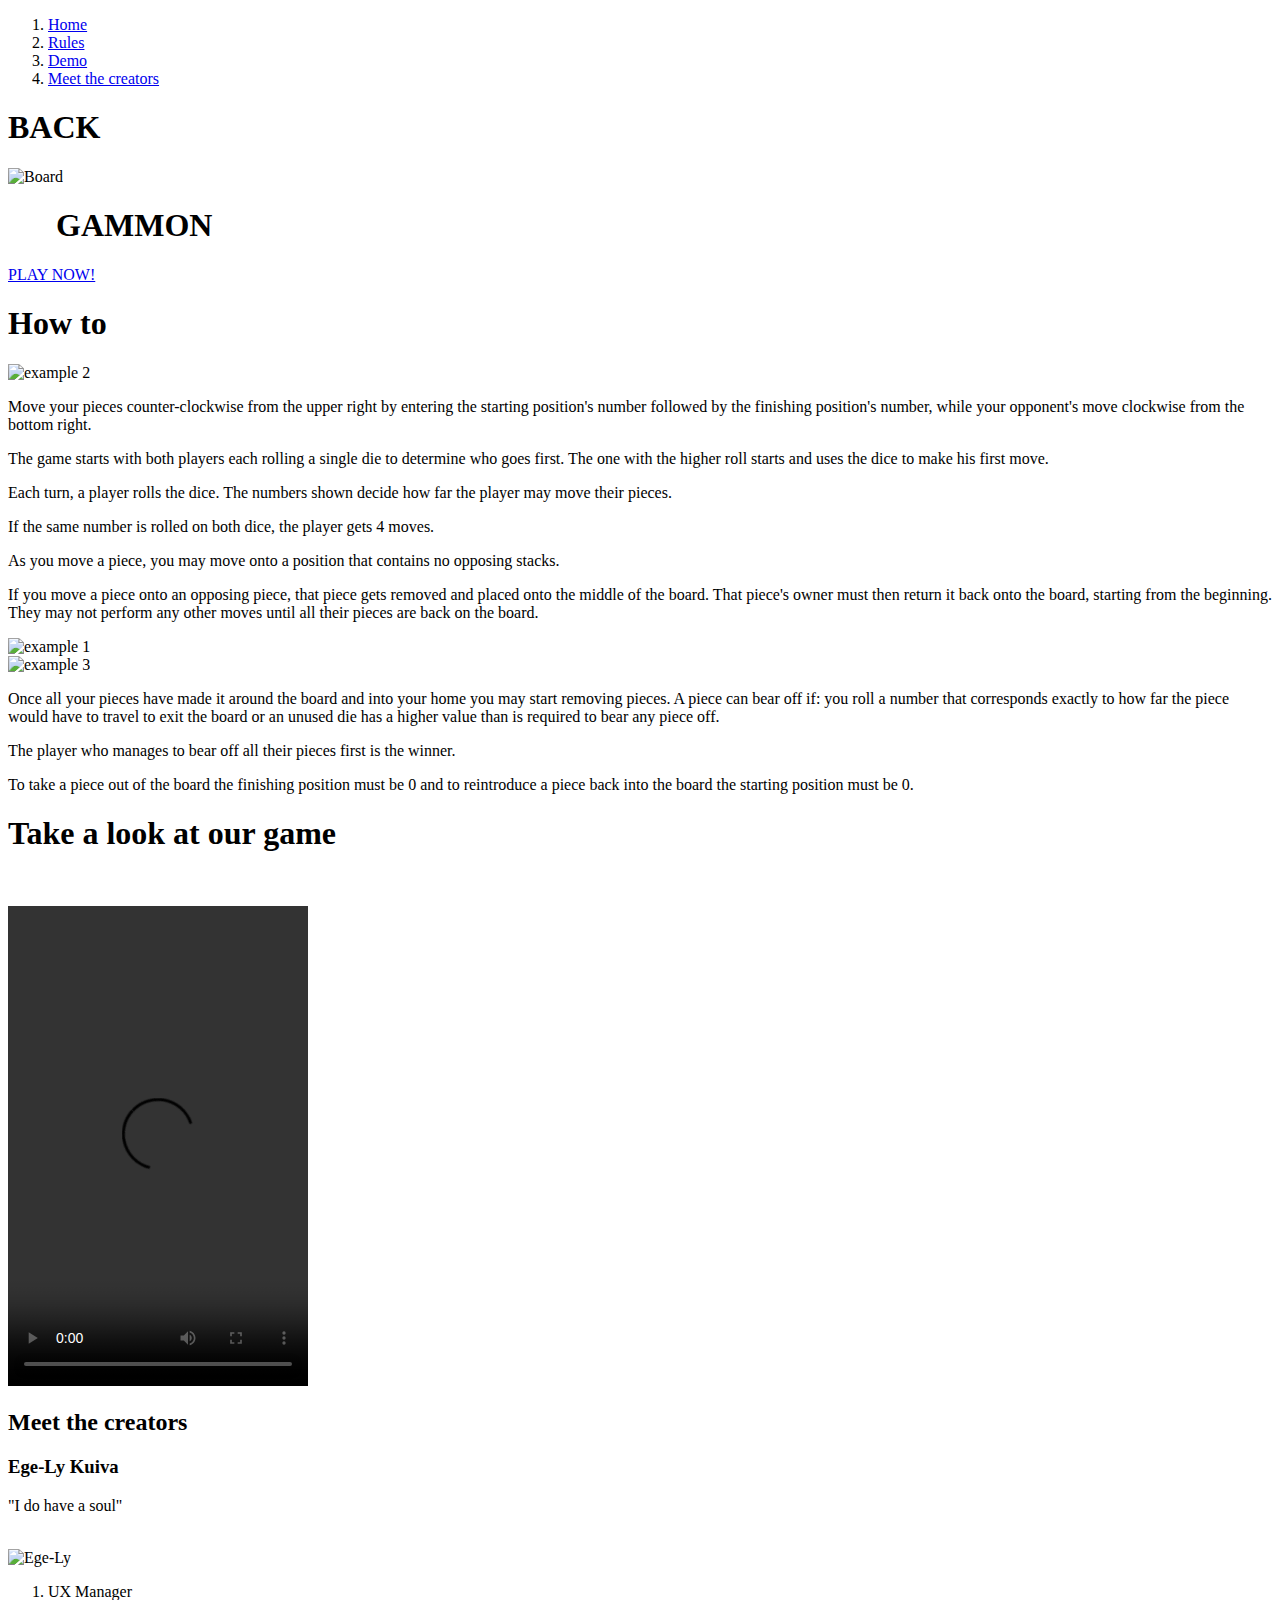
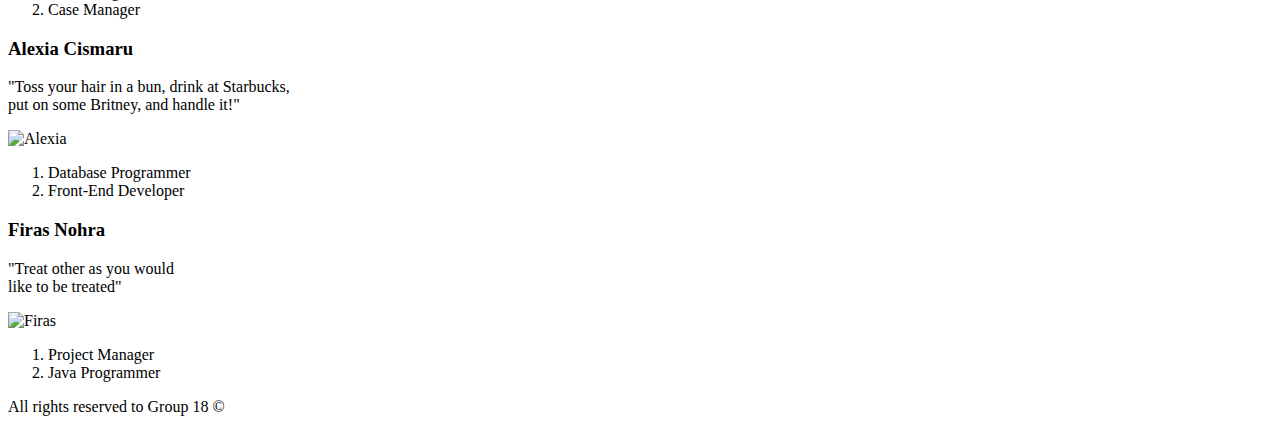
==== src/Website-one-page-version/index.html @ 1dd68df3 "New website" ====
<!DOCTYPE html>
<html lang="en">
<head>
    <meta charset="UTF-8">
    <meta name="viewport" content="width=device-width,initial-scale=1,maximum-scale=1,user-scalable=no">
    <meta http-equiv="X-UA-Compatible" content="IE=edge,chrome=1">
    <meta name="HandheldFriendly" content="true">
    <title>Backgammon</title> 
    <link rel="icon" href="../Website-2024-version/media/Images/Board.png"> 
    <link href="../Website-2024-version/index.css" rel="stylesheet"> 
</head>
<body>
    <header> 
        <nav>
            <ol> 
                <li><a href="#home">Home</a></li>
                <li><a href="#rules">Rules</a></li>
                <li><a href="#demo">Demo</a></li>
                <li><a href="#creators"> Meet the creators</a></li>
            </ol>
        </nav>
    </header>

    <main>
        <div class="landing" id="home"> 
            <div class="title">
                <h1 style="margin-right:3rem">BACK</h1>
                <img src="../Website-2024-version/media/Images/Board.png" alt="Board"> 
                <h1 style="margin-left: 3rem">GAMMON</h1>
            </div>
    
            <div class="download">
                <a class="play" href="../Website-2024-version/media/Downloadable/Backgammon.zip">PLAY NOW!</a> 
            </div> 
        </div>

        <div class="rules" id="rules"> 
            <h1>How to</h1>
            <div class="div"> 
                <img src="../Website-2024-version/media/Images/Board2.png" alt="example 2"> 
                <div class="instructions">
                    <p>Move your pieces counter-clockwise from the upper right by entering the starting position's number followed by the
                    finishing position's number, while your opponent's move clockwise from the bottom right.</p>
                    <p>The game starts with both players each rolling a single die to determine who goes first. The one with the higher
                        roll starts and  uses the dice to make his first move.</p> 
                    <p>Each turn, a player rolls the dice. The numbers shown decide how far the player may move their pieces.</p>  
            </div> 
            </div> 
            

            <div class="div">
                <div class="instructions">
                    <p>If the same number is rolled on both dice, the player gets 4 moves.</p> 
                    <p>As you move a piece, you may move onto a position that contains no opposing stacks.</p> 
                    <p>If you move a piece onto an opposing piece, that piece gets removed and placed onto the middle of the board. That piece's
                        owner must then return it back onto the board, starting from the beginning. They may not perform any other moves until all
                        their  pieces are back on the board.</p>
                </div> 
                <img src="../Website-2024-version/media/Images/Board1.png" alt="example 1">
            </div>

            <div class="div">
                <img src="../Website-2024-version/media/Images/Board3.png" alt="example 3">
                <div class="instructions">
                    <p>Once all your pieces have made it around the board and into your home you may start removing pieces. A piece can bear off if:
                    you roll a number that corresponds exactly to how far the piece would have to travel to exit the board or an
                    unused die has a higher value than is required to bear any piece off.</p> 
                <p>The player who manages to bear off all their pieces first is the winner.</p> 
                <p>To take a piece out of the board the finishing position must be 0 and to reintroduce a piece back into the board the starting
                    position must be 0.</p> 
                </div> 
            </div> 
        </div>

        <div class="demo" id="demo">
            <h1>Take a look at our game</h1>
            <video controls style="height: 30rem; margin-top: 2rem;"><!--using "controls" is mandatory, otherwise the video will not play-->
                <source src="../Website-2024-version/media/Images/Demo.mp4" type=video/mp4><!--make sure to add the type of video the video is-->
            </video>
        </div>

        <div class="creators" id="creators">
            <h2>Meet the creators</h2>
            <div class="team">
                <article  class="teamMember">
                    <h3>Ege-Ly Kuiva</h3>
                    <p>"I do have a soul" <br> &nbsp;</p>
                    <img src="../Website-2024-version/media/Images/Ege-ly.jpg" alt="Ege-Ly">
                    <ol>
                        <li>UX Manager</li>
                        <li>Case Manager</li>
                    </ol>
                </article>

                <article class="teamMember">
                    <h3>Alexia Cismaru</h3>
                    <p>"Toss your hair in a bun, drink at Starbucks, <br> put on some Britney, and handle it!"</p>
                    <img src="../Website-2024-version/media/Images/Alexia.jpg" alt="Alexia">
                    <ol>
                        <li>Database Programmer</li>
                        <li>Front-End Developer</li>
                    </ol>
                </article>

                <article class="teamMember">
                    <h3>Firas Nohra</h3>
                    <p>"Treat other as you would <br> like to be treated"</p>
                    <img src="../Website-2024-version/media/Images/Firas.jfif" alt="Firas">
                    <ol>
                        <li>Project Manager</li>
                        <li>Java Programmer</li>
                    </ol>
                </article>
            </div>
        </div> 
    </main>

    <footer>
        <p> All rights reserved to Group 18 &copy;</p>
    </footer>
</body>
</html>
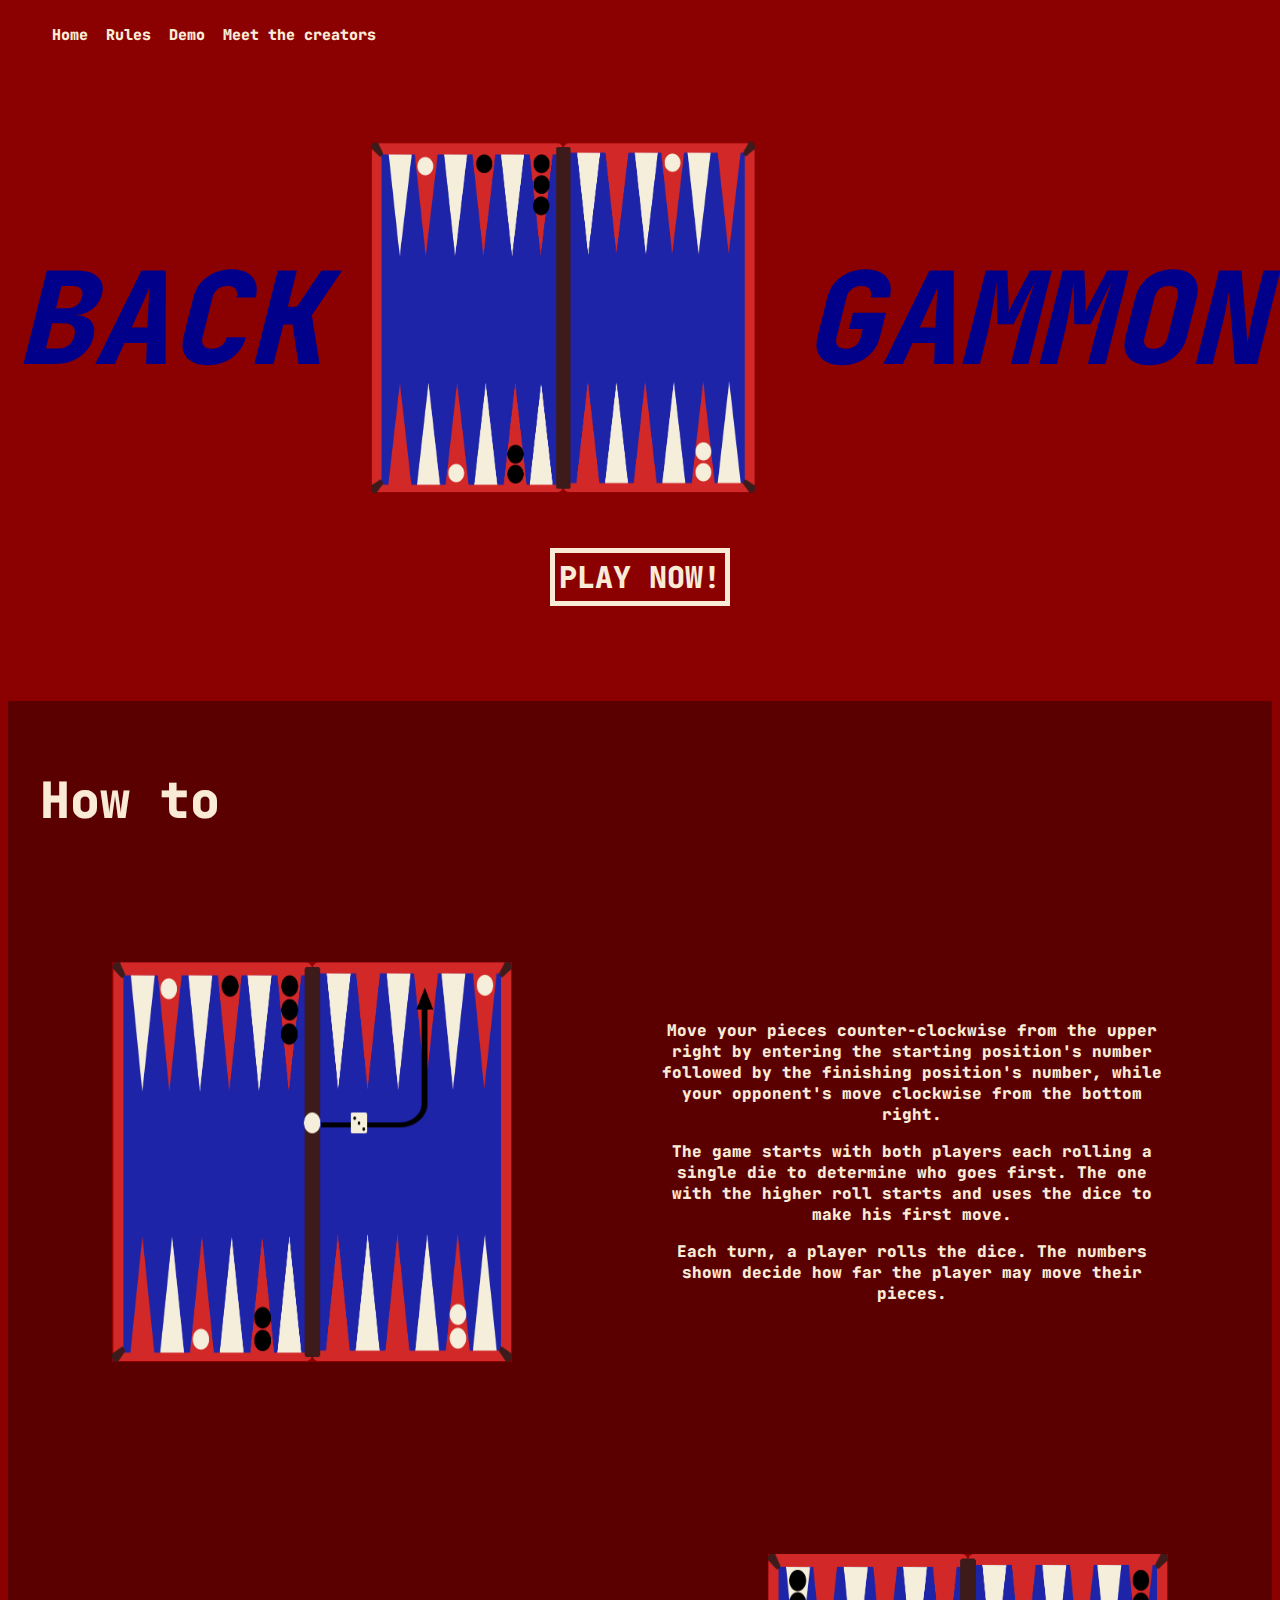
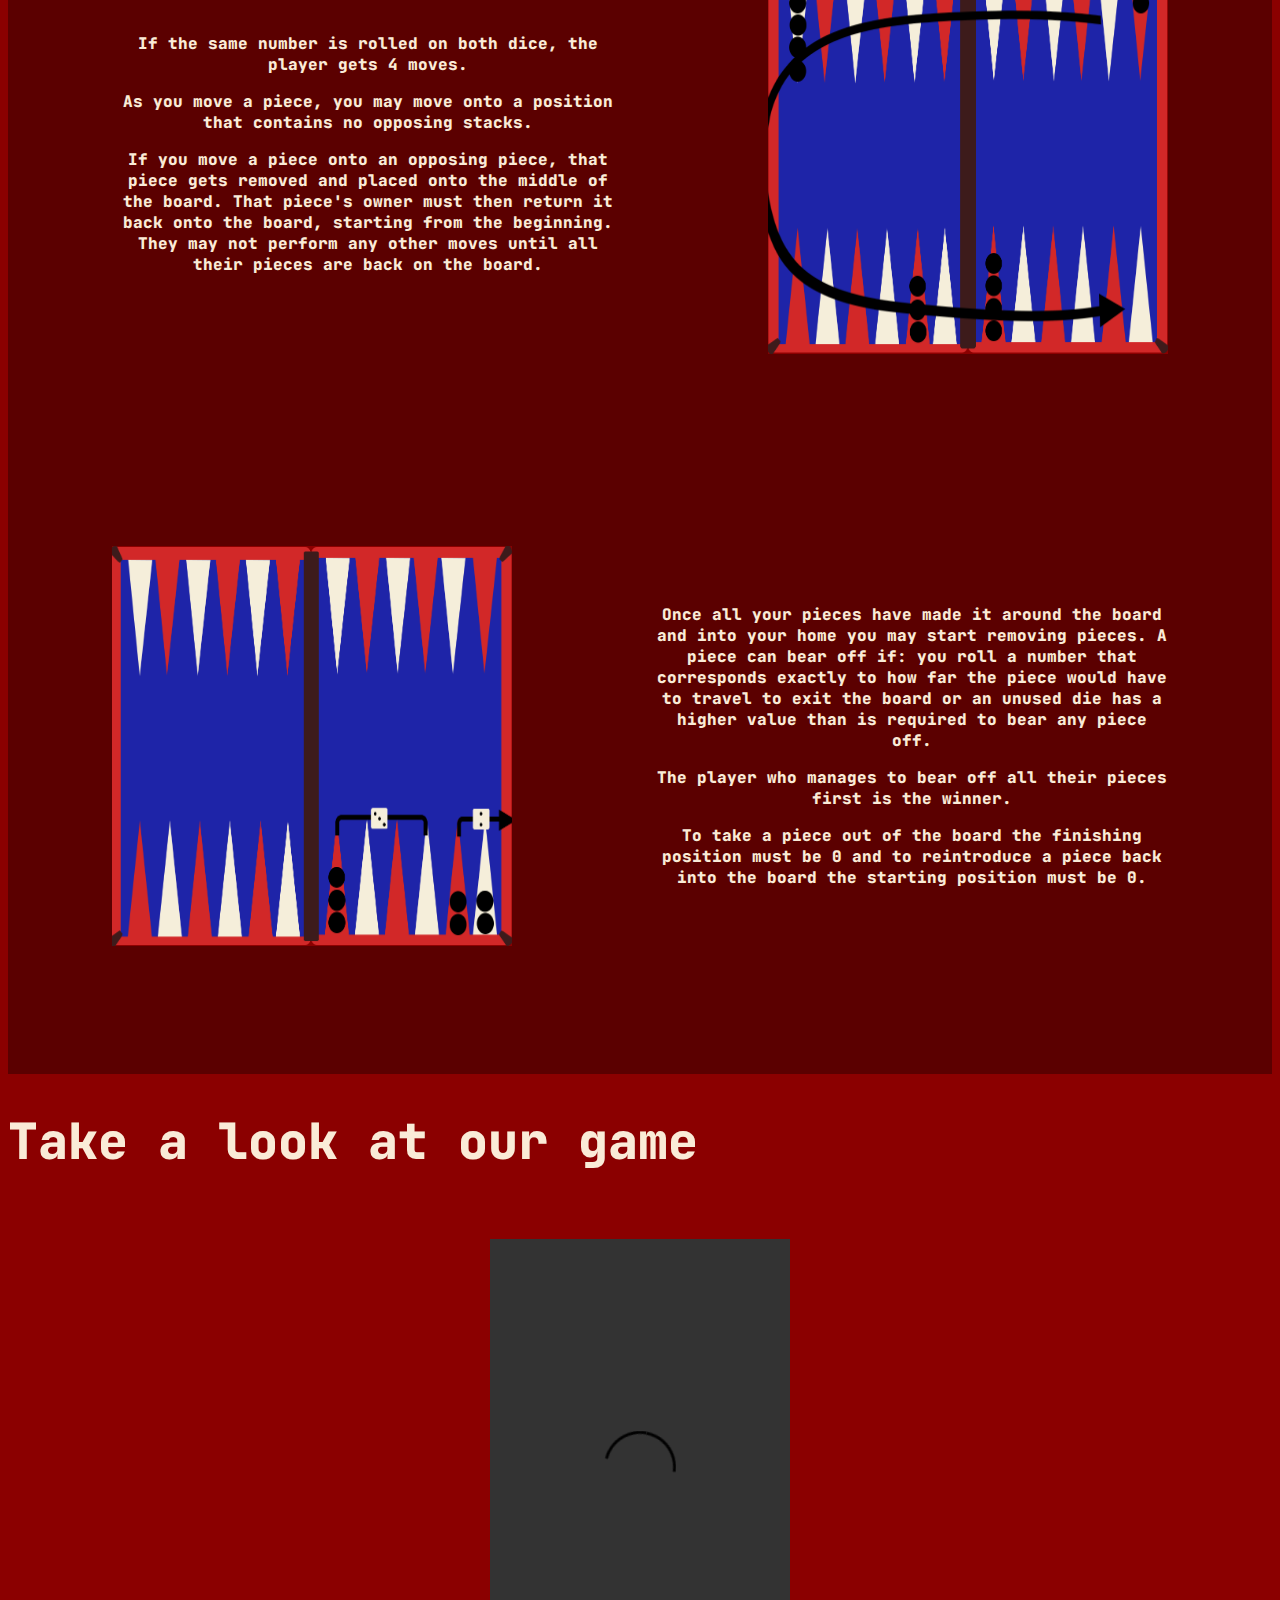
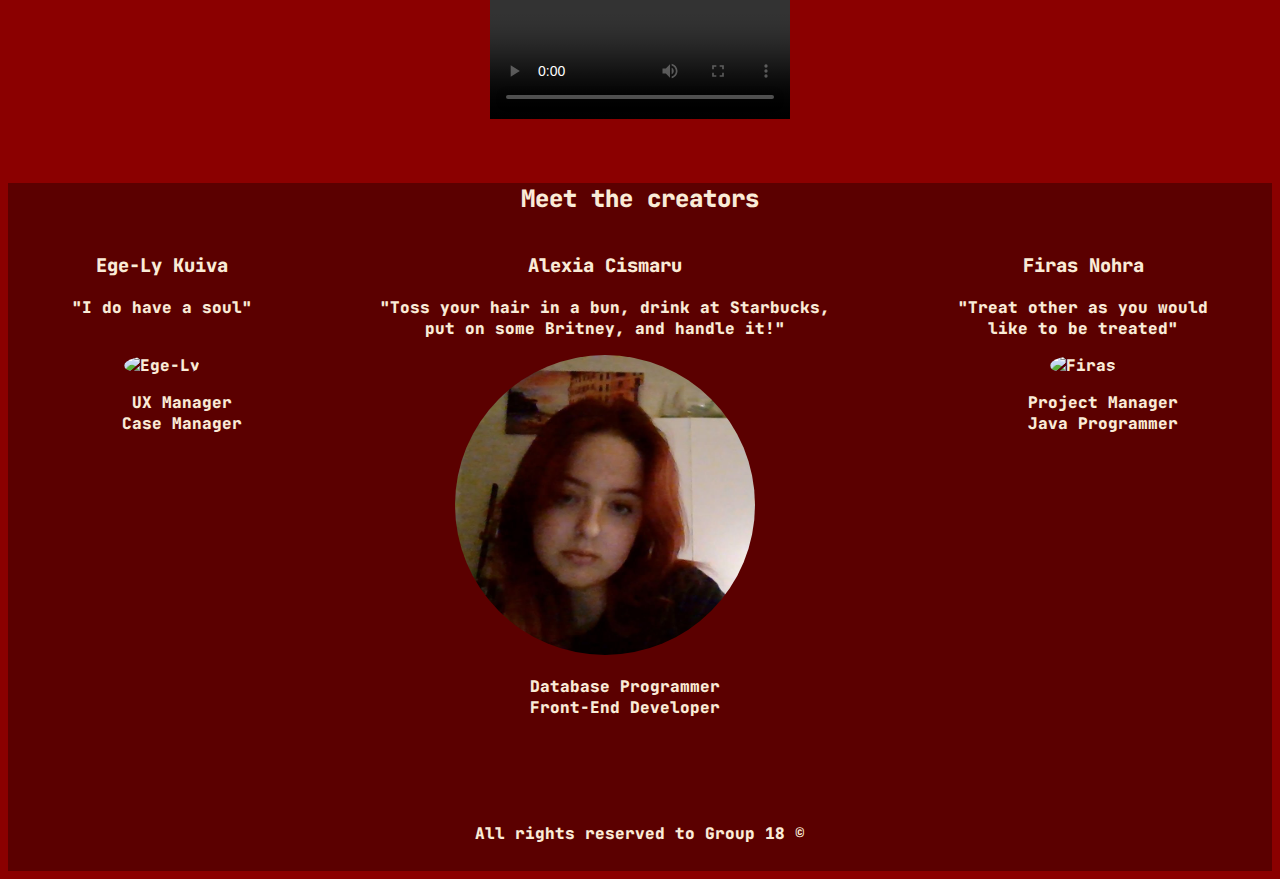
==== commit 3113c3a9: "Update index.html" ====
--- a/src/Website-one-page-version/index.html
+++ b/src/Website-one-page-version/index.html
@@ -6,8 +6,8 @@
     <meta http-equiv="X-UA-Compatible" content="IE=edge,chrome=1">
     <meta name="HandheldFriendly" content="true">
     <title>Backgammon</title> 
-    <link rel="icon" href="../Website-2024-version/media/Images/Board.png"> 
-    <link href="../Website-2024-version/index.css" rel="stylesheet"> 
+    <link rel="icon" href="../Website-one-page-version/media/Images/Board.png"> 
+    <link href="../Website-one-page-version/index.css" rel="stylesheet"> 
 </head>
 <body>
     <header> 
@@ -25,19 +25,19 @@
         <div class="landing" id="home"> 
             <div class="title">
                 <h1 style="margin-right:3rem">BACK</h1>
-                <img src="../Website-2024-version/media/Images/Board.png" alt="Board"> 
+                <img src="../Website-one-page-version/media/Images/Board.png" alt="Board"> 
                 <h1 style="margin-left: 3rem">GAMMON</h1>
             </div>
     
             <div class="download">
-                <a class="play" href="../Website-2024-version/media/Downloadable/Backgammon.zip">PLAY NOW!</a> 
+                <a class="play" href="../Website-one-page-version/media/Downloadable/Backgammon.zip">PLAY NOW!</a> 
             </div> 
         </div>
 
         <div class="rules" id="rules"> 
             <h1>How to</h1>
             <div class="div"> 
-                <img src="../Website-2024-version/media/Images/Board2.png" alt="example 2"> 
+                <img src="../Website-one-page-version/media/Images/Board2.png" alt="example 2"> 
                 <div class="instructions">
                     <p>Move your pieces counter-clockwise from the upper right by entering the starting position's number followed by the
                     finishing position's number, while your opponent's move clockwise from the bottom right.</p>
@@ -56,11 +56,11 @@
                         owner must then return it back onto the board, starting from the beginning. They may not perform any other moves until all
                         their  pieces are back on the board.</p>
                 </div> 
-                <img src="../Website-2024-version/media/Images/Board1.png" alt="example 1">
+                <img src="../Website-one-page-version/media/Images/Board1.png" alt="example 1">
             </div>
 
             <div class="div">
-                <img src="../Website-2024-version/media/Images/Board3.png" alt="example 3">
+                <img src="../Website-one-page-version/media/Images/Board3.png" alt="example 3">
                 <div class="instructions">
                     <p>Once all your pieces have made it around the board and into your home you may start removing pieces. A piece can bear off if:
                     you roll a number that corresponds exactly to how far the piece would have to travel to exit the board or an
@@ -75,7 +75,7 @@
         <div class="demo" id="demo">
             <h1>Take a look at our game</h1>
             <video controls style="height: 30rem; margin-top: 2rem;"><!--using "controls" is mandatory, otherwise the video will not play-->
-                <source src="../Website-2024-version/media/Images/Demo.mp4" type=video/mp4><!--make sure to add the type of video the video is-->
+                <source src="../Website-one-page-version/media/Images/Demo.mp4" type=video/mp4><!--make sure to add the type of video the video is-->
             </video>
         </div>
 
@@ -85,7 +85,7 @@
                 <article  class="teamMember">
                     <h3>Ege-Ly Kuiva</h3>
                     <p>"I do have a soul" <br> &nbsp;</p>
-                    <img src="../Website-2024-version/media/Images/Ege-ly.jpg" alt="Ege-Ly">
+                    <img src="../Website-one-page-version/media/Images/Ege-ly.jpg" alt="Ege-Ly">
                     <ol>
                         <li>UX Manager</li>
                         <li>Case Manager</li>
@@ -95,7 +95,7 @@
                 <article class="teamMember">
                     <h3>Alexia Cismaru</h3>
                     <p>"Toss your hair in a bun, drink at Starbucks, <br> put on some Britney, and handle it!"</p>
-                    <img src="../Website-2024-version/media/Images/Alexia.jpg" alt="Alexia">
+                    <img src="../Website-one-page-version/media/Images/Alexia.jpg" alt="Alexia">
                     <ol>
                         <li>Database Programmer</li>
                         <li>Front-End Developer</li>
@@ -105,7 +105,7 @@
                 <article class="teamMember">
                     <h3>Firas Nohra</h3>
                     <p>"Treat other as you would <br> like to be treated"</p>
-                    <img src="../Website-2024-version/media/Images/Firas.jfif" alt="Firas">
+                    <img src="../Website-one-page-version/media/Images/Firas.jfif" alt="Firas">
                     <ol>
                         <li>Project Manager</li>
                         <li>Java Programmer</li>
@@ -119,4 +119,4 @@
         <p> All rights reserved to Group 18 &copy;</p>
     </footer>
 </body>
-</html>+</html>
--- a/src/Website-one-page-version/index.css
+++ b/src/Website-one-page-version/index.css
@@ -0,0 +1,208 @@
+@font-face {
+    font-family:JetBrainsMono;
+    src: url('../Website-one-page-version/media/Fonts/JetBrainsMono-ExtraBold.ttf');
+} 
+
+body{ 
+    background-color: darkred;
+    font-family: JetBrainsMono, serif; 
+    color: antiquewhite;
+    text-align: center; 
+}
+
+header{
+    display: flex;
+    align-items: center;
+} 
+
+nav>ol>li{
+    display: inline;
+    text-align: right;
+    text-decoration: none;
+    font-size: 15px;
+    color: antiquewhite;
+    text-align: right;
+} 
+
+nav>ol>li>a{ 
+    color: antiquewhite; 
+    text-decoration: none;
+    padding: 4px;
+}
+
+nav>ol>li>a:hover{
+    background-color: antiquewhite;
+    color: darkred;
+    padding: 4px;
+} 
+
+.landing{ 
+    height: 35rem;
+    display: flex;
+    flex-direction: column; 
+    align-items: center;
+    padding-top: 5rem;
+}
+
+.title {
+    display: flex;
+    flex-direction: row;
+    justify-self: center;
+    align-items: center; 
+}
+
+.title>h1{
+    font-size: 8rem;
+    font-style: italic;
+    color: darkblue;
+}  
+
+img{
+    width: 24rem;
+    height: 22rem; 
+} 
+
+.download{
+    padding-top: 4rem;
+}
+
+.play{
+    padding: 4px;
+    font-size: 30px;
+    font-weight: bold;
+    text-align: center;
+    width: 200px;
+    height: 100px;
+    color: antiquewhite;
+    border: 5px solid antiquewhite;
+    text-decoration: none;
+} 
+
+.play:hover{
+    padding: 4px;
+    font-size: 30px;
+    font-weight: bold;
+    text-align: center;
+    width: 200px;
+    height: 100px;
+    text-decoration: none;
+    border: 5px solid antiquewhite;
+    background-color: antiquewhite;
+    color: darkred;
+}  
+
+.rules {
+    background-color: #5b0000;
+    padding: 2rem;
+}
+
+.rules>div {
+    display: flex;
+    align-items: center;
+}
+
+.rules>h1{
+    font-size: 50px;
+    color: antiquewhite;
+    text-align: left;
+}
+
+.div{
+    display: flex;
+    justify-content: space-around;  
+    height: 37rem;
+}
+
+.div>img{
+    height: 25rem;
+    width: 25rem;
+}
+
+.instructions{
+    width: 32rem;
+}
+
+.demo{
+    height: 41rem;
+} 
+
+.demo>h1{
+    font-size: 50px;
+    color: antiquewhite;
+    text-align: left;
+}
+
+.group>h2{
+    font-size: 50px;
+}
+
+.group>h1{
+    color: darkblue;
+    font-size: 100px;
+    font-weight: bolder;
+} 
+
+.group>img{
+    height: 580px;
+    width: 680px;
+    border-radius: 2px;
+} 
+
+ol{
+    list-style: none;
+    align-content: space-between;
+} 
+
+.creators{
+    background-color: #5b0000;
+    height: 39rem;
+}
+
+.team{
+    display: flex;
+    justify-content: space-around;
+} 
+
+.teamMember>img{
+    height: 300px;
+    width: 300px;
+    border-radius: 50%;
+} 
+
+.teamMember>h3{ 
+    color: antiquewhite;
+} 
+
+.teamMember>ol>li{ 
+    font-weight: normal;
+    text-align: center;
+}
+
+.demo>article{
+    display: flex;
+    justify-content: space-around;
+}
+
+.demo>article>p{
+    font-size: 15px;
+}
+
+.demo>article>p>img{
+    height: 250px;
+} 
+
+.demo>h3{
+    font-size: 20px;
+}
+
+.demo>video{
+    height: 350px;
+}
+
+footer{
+    display: flex;
+    align-content: baseline;
+    height: 4rem;
+    justify-content: center;
+    background-color: #5b0000;
+} 
